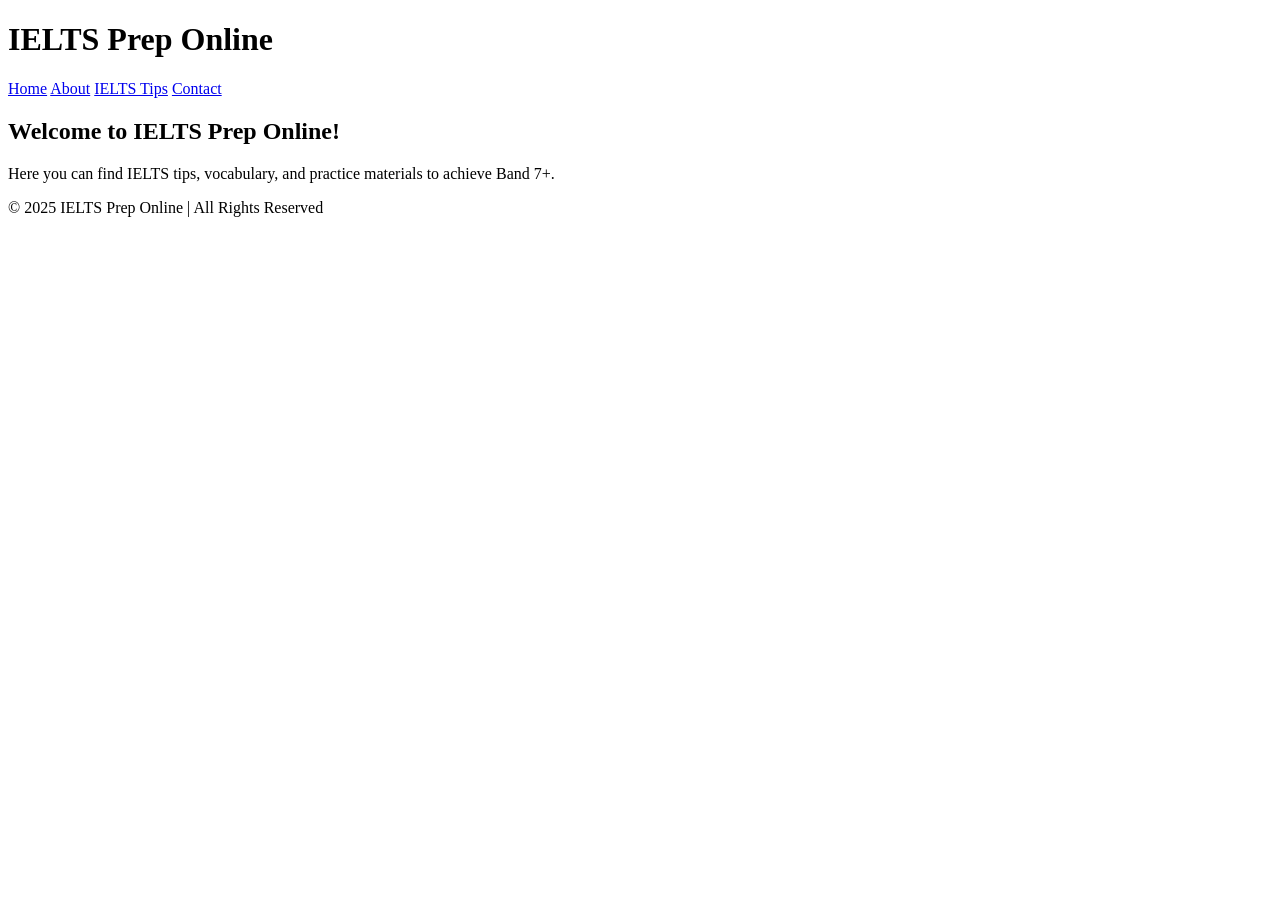
==== index.html @ 97441f91 "Create index.html" ====
<!DOCTYPE html>
<html lang="en">
<head>
  <meta charset="UTF-8">
  <meta name="viewport" content="width=device-width, initial-scale=1.0">
  <title>IELTS Prep Online</title>
  <link rel="stylesheet" href="style.css">
</head>
<body>
  <header>
    <h1>IELTS Prep Online</h1>
    <nav>
      <a href="index.html">Home</a>
      <a href="about.html">About</a>
      <a href="tips.html">IELTS Tips</a>
      <a href="contact.html">Contact</a>
    </nav>
  </header>

  <section>
    <h2>Welcome to IELTS Prep Online!</h2>
    <p>Here you can find IELTS tips, vocabulary, and practice materials to achieve Band 7+.</p>
  </section>

  <footer>
    <p>© 2025 IELTS Prep Online | All Rights Reserved</p>
  </footer>
</body>
</html>
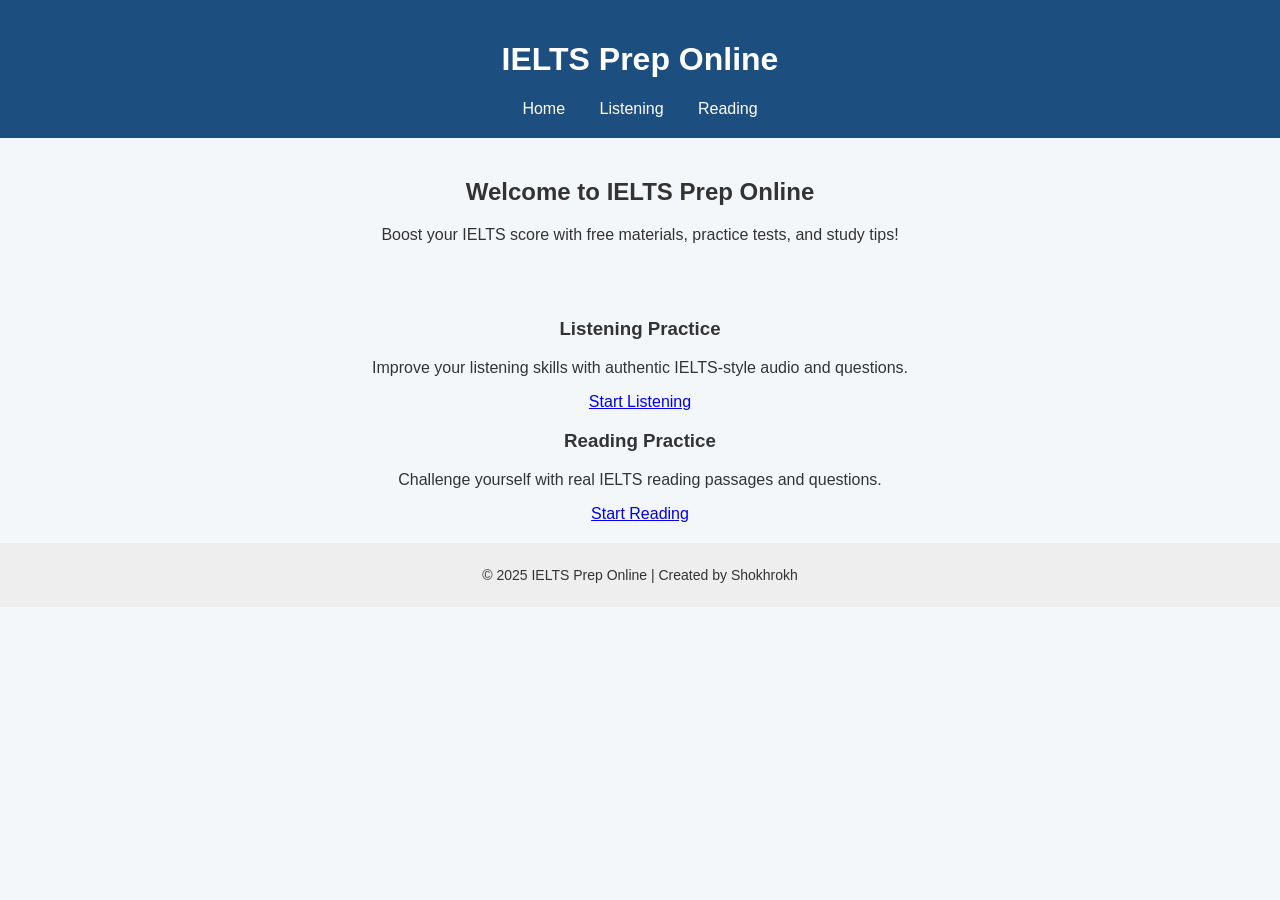
==== commit c95d4a03: "Update index.html" ====
--- a/index.html
+++ b/index.html
@@ -11,19 +11,34 @@
     <h1>IELTS Prep Online</h1>
     <nav>
       <a href="index.html">Home</a>
-      <a href="about.html">About</a>
-      <a href="tips.html">IELTS Tips</a>
-      <a href="contact.html">Contact</a>
+      <a href="listening.html">Listening</a>
+      <a href="reading.html">Reading</a>
     </nav>
   </header>
 
-  <section>
-    <h2>Welcome to IELTS Prep Online!</h2>
-    <p>Here you can find IELTS tips, vocabulary, and practice materials to achieve Band 7+.</p>
-  </section>
+  <main>
+    <section class="intro">
+      <h2>Welcome to IELTS Prep Online</h2>
+      <p>Boost your IELTS score with free materials, practice tests, and study tips!</p>
+    </section>
+
+    <section class="sections">
+      <div class="card">
+        <h3>Listening Practice</h3>
+        <p>Improve your listening skills with authentic IELTS-style audio and questions.</p>
+        <a href="listening.html" class="btn">Start Listening</a>
+      </div>
+
+      <div class="card">
+        <h3>Reading Practice</h3>
+        <p>Challenge yourself with real IELTS reading passages and questions.</p>
+        <a href="reading.html" class="btn">Start Reading</a>
+      </div>
+    </section>
+  </main>
 
   <footer>
-    <p>© 2025 IELTS Prep Online | All Rights Reserved</p>
+    <p>© 2025 IELTS Prep Online | Created by Shokhrokh</p>
   </footer>
 </body>
 </html>
--- a/style.css
+++ b/style.css
@@ -0,0 +1,36 @@
+body {
+  font-family: Arial, sans-serif;
+  background-color: #f4f7fa;
+  margin: 0;
+  padding: 0;
+  color: #333;
+}
+
+header {
+  background-color: #1c4e80;
+  color: white;
+  padding: 20px;
+  text-align: center;
+}
+
+nav a {
+  color: white;
+  margin: 0 15px;
+  text-decoration: none;
+}
+
+nav a:hover {
+  text-decoration: underline;
+}
+
+section {
+  padding: 20px;
+  text-align: center;
+}
+
+footer {
+  text-align: center;
+  padding: 10px;
+  background-color: #eee;
+  font-size: 14px;
+}
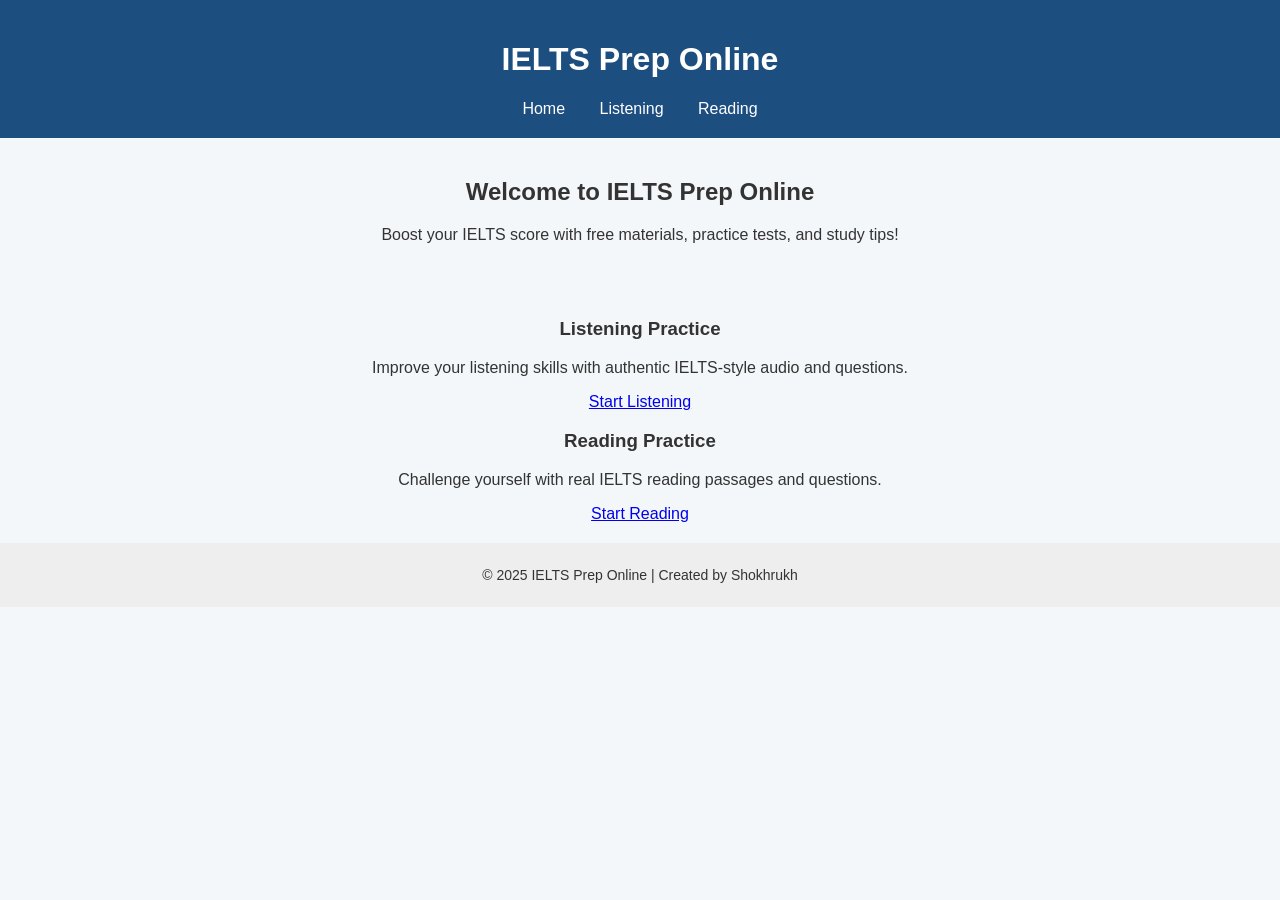
==== commit 06211ca6: "Update index.html" ====
--- a/index.html
+++ b/index.html
@@ -38,7 +38,7 @@
   </main>
 
   <footer>
-    <p>© 2025 IELTS Prep Online | Created by Shokhrokh</p>
+    <p>© 2025 IELTS Prep Online | Created by Shokhrukh</p>
   </footer>
 </body>
 </html>
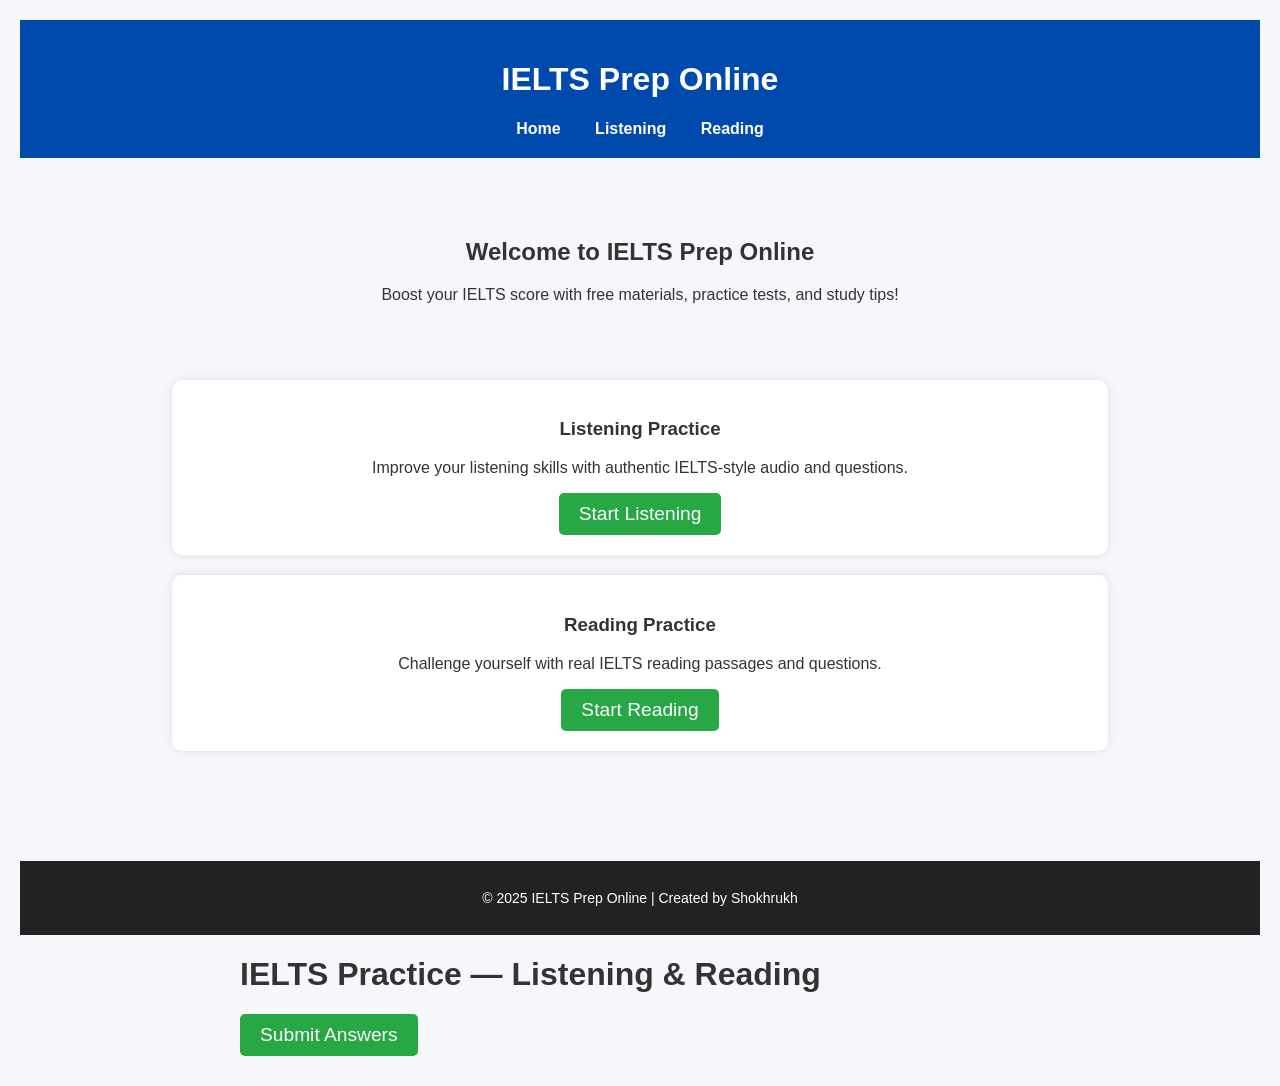
==== commit 6408270c: "Update index.html" ====
--- a/index.html
+++ b/index.html
@@ -42,3 +42,23 @@
   </footer>
 </body>
 </html>
+<!DOCTYPE html>
+<html lang="en">
+<head>
+  <meta charset="UTF-8" />
+  <meta name="viewport" content="width=device-width, initial-scale=1.0"/>
+  <title>IELTS Prep Online</title>
+  <link rel="stylesheet" href="styles.css" />
+</head>
+<body>
+  <div class="container">
+    <h1>IELTS Practice — Listening & Reading</h1>
+    <div id="quiz-area">
+      <!-- Questions will be injected here -->
+    </div>
+    <button id="submit-btn" class="btn">Submit Answers</button>
+    <div id="result-area"></div>
+  </div>
+  <script src="script.js"></script>
+</body>
+</html>
--- a/style.css
+++ b/style.css
@@ -34,3 +34,105 @@
   background-color: #eee;
   font-size: 14px;
 }
+body {
+  font-family: Arial, sans-serif;
+  margin: 0;
+  padding: 0;
+  background-color: #f5f7fa;
+}
+
+header {
+  background: #004aad;
+  color: white;
+  padding: 20px;
+  text-align: center;
+}
+
+nav a {
+  color: white;
+  text-decoration: none;
+  margin: 0 15px;
+  font-weight: bold;
+}
+
+nav a:hover {
+  text-decoration: underline;
+}
+
+main {
+  padding: 40px;
+  text-align: center;
+}
+
+.card {
+  background: white;
+  padding: 20px;
+  margin: 20px auto;
+  width: 80%;
+  border-radius: 10px;
+  box-shadow: 0 0 10px rgba(0,0,0,0.1);
+}
+
+.btn {
+  display: inline-block;
+  background: #004aad;
+  color: white;
+  padding: 10px 20px;
+  border-radius: 5px;
+  text-decoration: none;
+}
+
+.btn:hover {
+  background: #00337a;
+}
+
+footer {
+  background: #222;
+  color: white;
+  text-align: center;
+  padding: 15px;
+  margin-top: 30px;
+}
+body {
+  font-family: Arial, sans-serif;
+  margin: 20px;
+}
+
+.container {
+  max-width: 800px;
+  margin: auto;
+}
+
+.question {
+  margin-bottom: 20px;
+  padding: 10px;
+  border: 1px solid #ddd;
+}
+
+.question h3 {
+  margin: 0 0 10px;
+}
+
+.options label {
+  display: block;
+  margin-bottom: 5px;
+}
+
+.btn {
+  background-color: #28a745; /* green */
+  color: white;
+  padding: 10px 20px;
+  border: none;
+  cursor: pointer;
+  font-size: 1.2em;
+}
+
+.btn:hover {
+  background-color: #218838;
+}
+
+#result-area {
+  margin-top: 30px;
+  font-size: 1.3em;
+  font-weight: bold;
+}
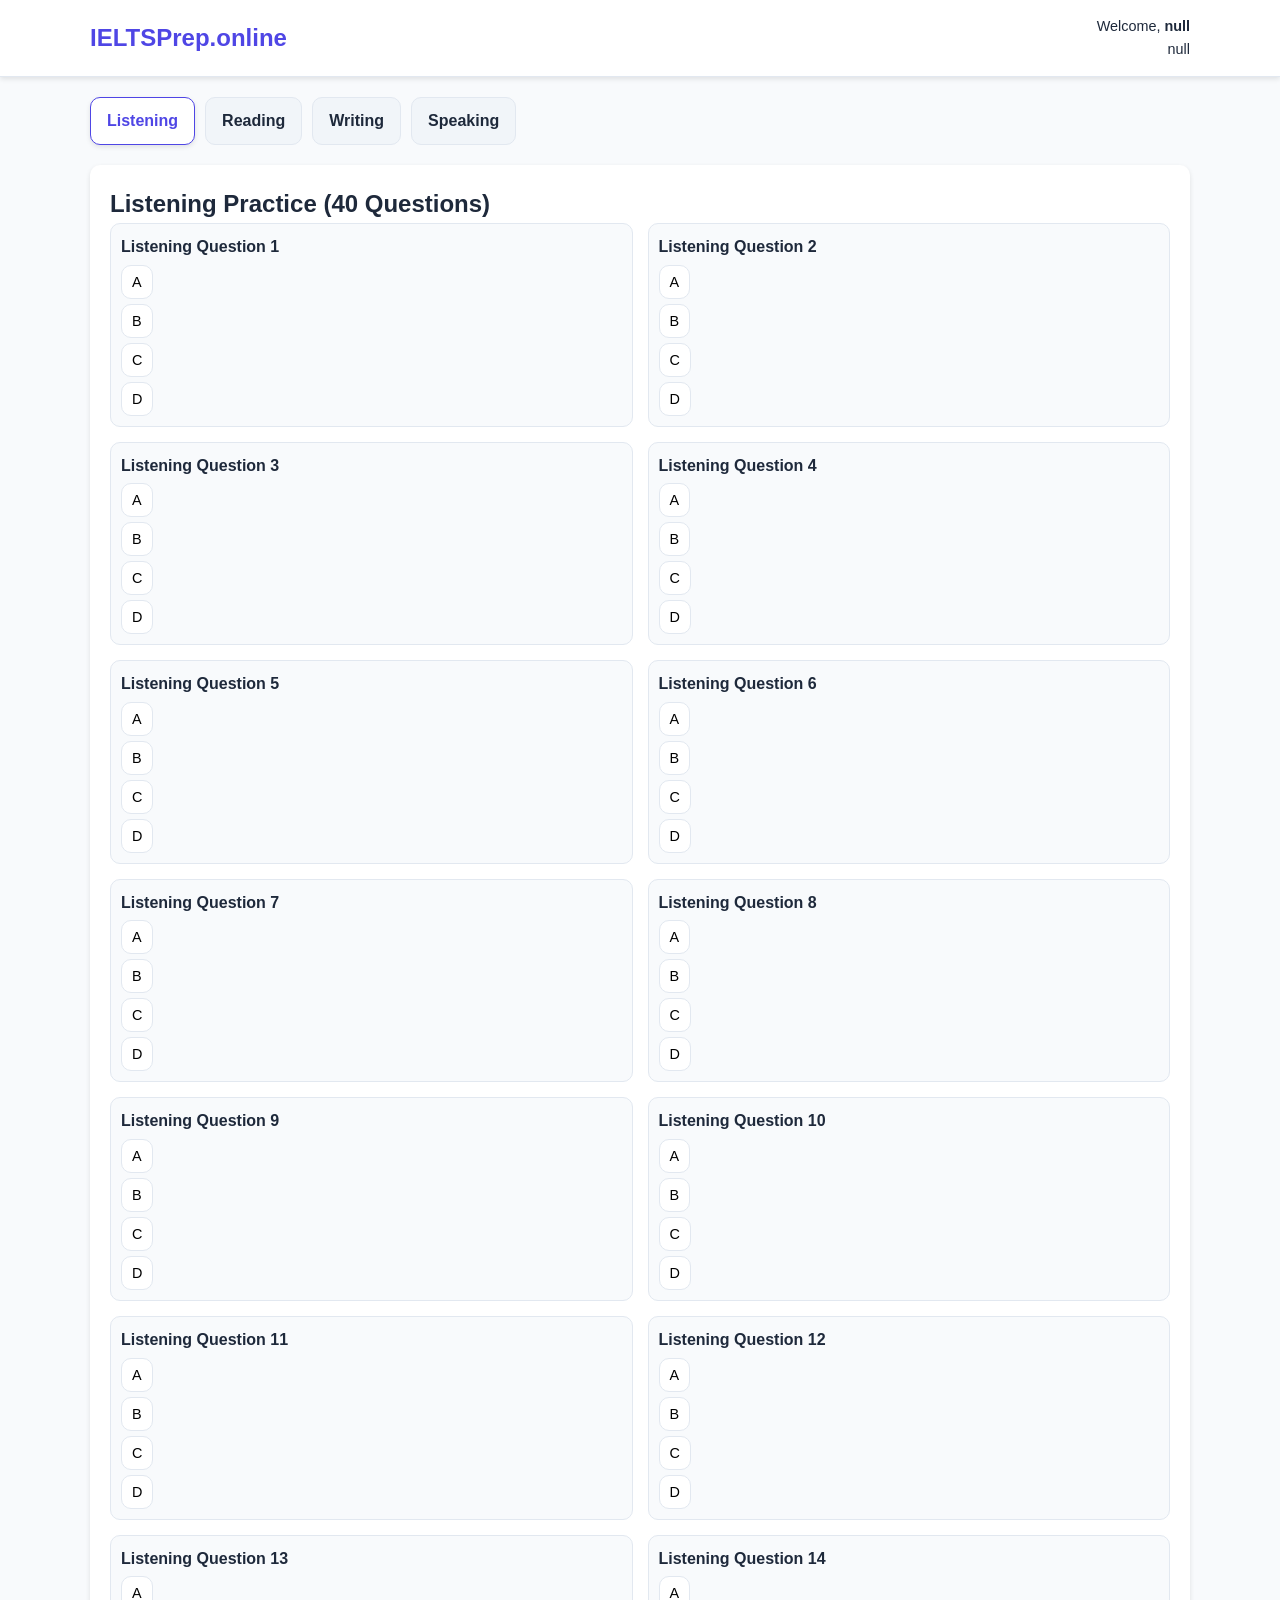
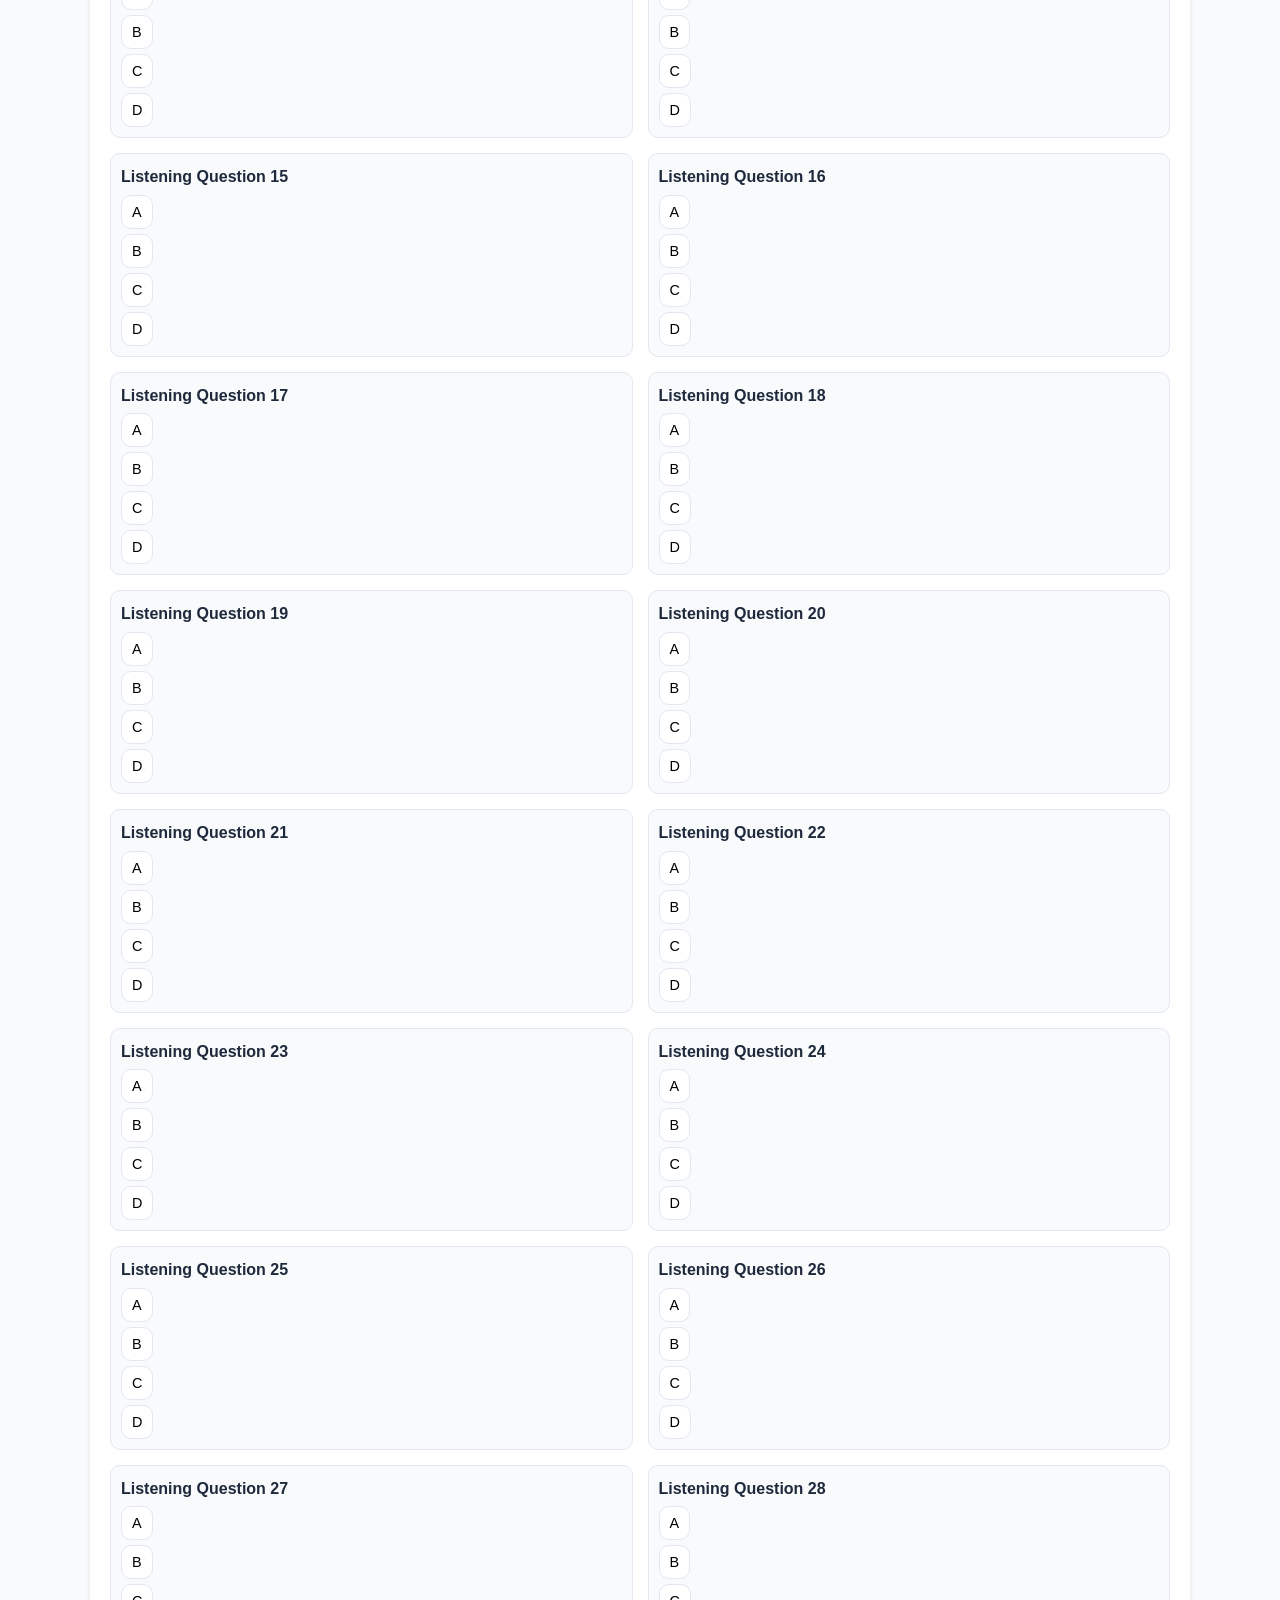
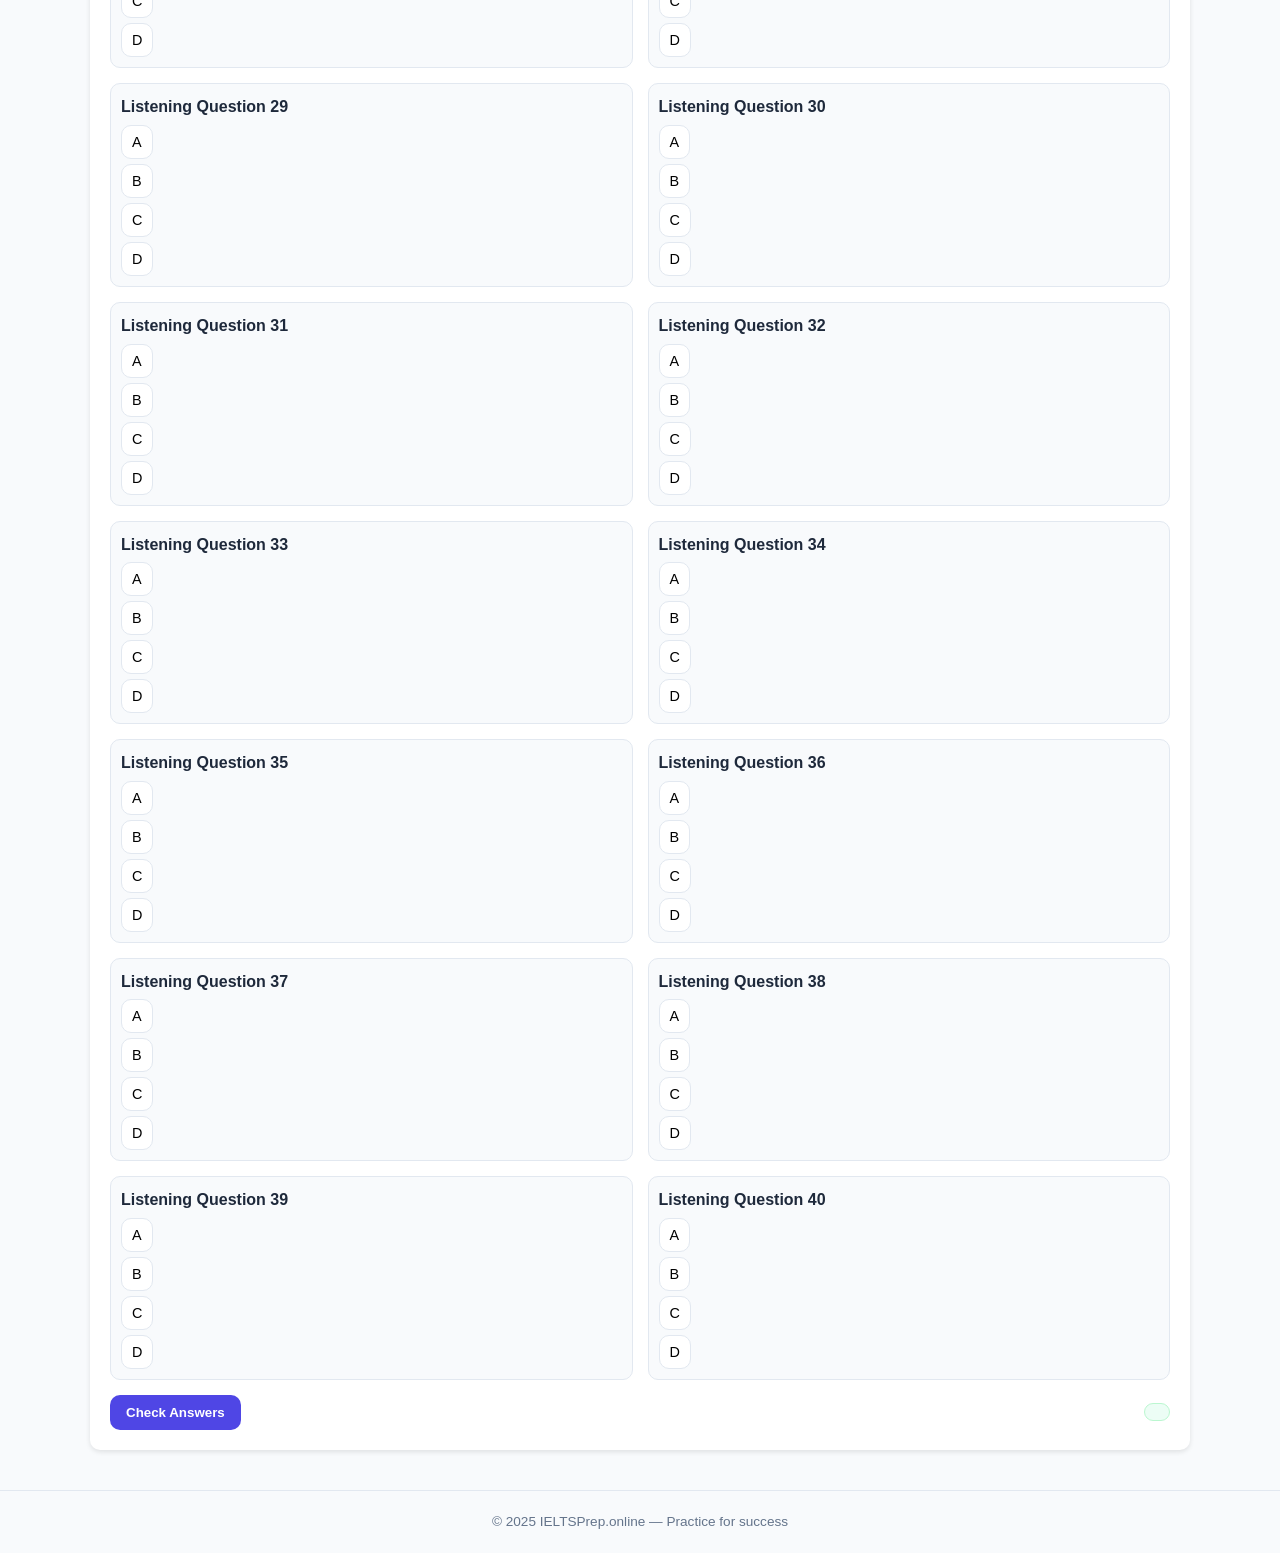
==== commit d159ed84: "Rename index,html to index.html" ====
--- a/index.html
+++ b/index.html
@@ -1,64 +1,68 @@
-<!DOCTYPE html>
-<html lang="en">
-<head>
-  <meta charset="UTF-8">
-  <meta name="viewport" content="width=device-width, initial-scale=1.0">
-  <title>IELTS Prep Online</title>
-  <link rel="stylesheet" href="style.css">
-</head>
-<body>
-  <header>
-    <h1>IELTS Prep Online</h1>
-    <nav>
-      <a href="index.html">Home</a>
-      <a href="listening.html">Listening</a>
-      <a href="reading.html">Reading</a>
-    </nav>
-  </header>
-
-  <main>
-    <section class="intro">
-      <h2>Welcome to IELTS Prep Online</h2>
-      <p>Boost your IELTS score with free materials, practice tests, and study tips!</p>
-    </section>
-
-    <section class="sections">
-      <div class="card">
-        <h3>Listening Practice</h3>
-        <p>Improve your listening skills with authentic IELTS-style audio and questions.</p>
-        <a href="listening.html" class="btn">Start Listening</a>
-      </div>
-
-      <div class="card">
-        <h3>Reading Practice</h3>
-        <p>Challenge yourself with real IELTS reading passages and questions.</p>
-        <a href="reading.html" class="btn">Start Reading</a>
-      </div>
-    </section>
-  </main>
-
-  <footer>
-    <p>© 2025 IELTS Prep Online | Created by Shokhrukh</p>
-  </footer>
-</body>
-</html>
 <!DOCTYPE html>
 <html lang="en">
 <head>
   <meta charset="UTF-8" />
-  <meta name="viewport" content="width=device-width, initial-scale=1.0"/>
-  <title>IELTS Prep Online</title>
-  <link rel="stylesheet" href="styles.css" />
+  <meta name="viewport" content="width=device-width, initial-scale=1.0" />
+  <title>IELTSPrep.online | IELTS Preparation Website</title>
+  <link rel="stylesheet" href="style.css" />
 </head>
+
 <body>
+  <header class="site-header">
+    <div class="container header-inner">
+      <div class="brand">IELTSPrep.online</div>
+      <div id="userInfo" class="user-info"></div>
+    </div>
+  </header>
+
   <div class="container">
-    <h1>IELTS Practice — Listening & Reading</h1>
-    <div id="quiz-area">
-      <!-- Questions will be injected here -->
+    <div class="tabs">
+      <div class="tab active" data-target="listeningSection">Listening</div>
+      <div class="tab" data-target="readingSection">Reading</div>
+      <div class="tab" data-target="writingSection">Writing</div>
+      <div class="tab" data-target="speakingSection">Speaking</div>
     </div>
-    <button id="submit-btn" class="btn">Submit Answers</button>
-    <div id="result-area"></div>
+
+    <!-- Listening -->
+    <section id="listeningSection" class="section card">
+      <h2>Listening Practice (40 Questions)</h2>
+      <div class="questions-grid"></div>
+      <div class="controls">
+        <button class="btn check-btn">Check Answers</button>
+        <div class="result"></div>
+      </div>
+    </section>
+
+    <!-- Reading -->
+    <section id="readingSection" class="section card hidden">
+      <h2>Reading Practice (40 Questions)</h2>
+      <div class="questions-grid"></div>
+      <div class="controls">
+        <button class="btn check-btn">Check Answers</button>
+        <div class="result"></div>
+      </div>
+    </section>
+
+    <!-- Writing -->
+    <section id="writingSection" class="section card hidden">
+      <h2>Writing Practice</h2>
+      <div class="writing-columns">
+        <div class="task-list" id="task1List"></div>
+        <div class="task-list" id="task2List"></div>
+      </div>
+    </section>
+
+    <!-- Speaking -->
+    <section id="speakingSection" class="section card hidden">
+      <h2>Speaking Topics</h2>
+      <div id="speakingGrid" class="speaking-grid"></div>
+    </section>
   </div>
-  <script src="script.js"></script>
+
+  <footer class="site-footer">
+    <p>© 2025 IELTSPrep.online — Practice for success</p>
+  </footer>
+
+  <script src="app.js"></script>
 </body>
 </html>
--- a/style.css
+++ b/style.css
@@ -1,138 +1,258 @@
-body {
-  font-family: Arial, sans-serif;
-  background-color: #f4f7fa;
+/* =========================
+   IELTSPrep.online — style.css
+   ========================= */
+
+:root {
+  --primary: #4f46e5; /* Indigo */
+  --primary-dark: #4338ca;
+  --accent: #10b981; /* Emerald */
+  --bg: #f8fafc;
+  --text: #1e293b;
+  --muted: #64748b;
+  --border: #e2e8f0;
+  --radius: 10px;
+  --shadow: 0 2px 5px rgba(0,0,0,0.1);
+  font-family: "Inter", sans-serif;
+}
+
+/* General reset */
+* {
+  box-sizing: border-box;
   margin: 0;
   padding: 0;
-  color: #333;
-}
-
-header {
-  background-color: #1c4e80;
+}
+
+body {
+  background: var(--bg);
+  color: var(--text);
+  font-family: "Inter", sans-serif;
+  line-height: 1.6;
+}
+
+/* Containers */
+.container {
+  width: 95%;
+  max-width: 1100px;
+  margin: 0 auto;
+}
+
+/* Header */
+.site-header {
+  background: white;
+  border-bottom: 1px solid var(--border);
+  box-shadow: var(--shadow);
+  padding: 15px 0;
+  margin-bottom: 20px;
+}
+
+.header-inner {
+  display: flex;
+  justify-content: space-between;
+  align-items: center;
+}
+
+.brand {
+  font-size: 1.5rem;
+  font-weight: 700;
+  color: var(--primary);
+}
+
+.user-info {
+  font-size: 0.9rem;
+  text-align: right;
+}
+
+/* Buttons */
+.btn {
+  background: var(--primary);
   color: white;
+  border: none;
+  padding: 10px 16px;
+  border-radius: var(--radius);
+  cursor: pointer;
+  font-weight: 600;
+  transition: 0.2s;
+}
+
+.btn:hover {
+  background: var(--primary-dark);
+}
+
+.btn.alt {
+  background: #e2e8f0;
+  color: var(--text);
+}
+
+.btn.alt:hover {
+  background: #cbd5e1;
+}
+
+.btn.small {
+  font-size: 0.85rem;
+  padding: 6px 10px;
+}
+
+/* Tabs navigation */
+.tabs {
+  display: flex;
+  gap: 10px;
+  margin-bottom: 20px;
+  flex-wrap: wrap;
+}
+
+.tab {
+  background: #f1f5f9;
+  border: 1px solid var(--border);
+  padding: 10px 16px;
+  border-radius: var(--radius);
+  cursor: pointer;
+  font-weight: 600;
+  transition: background 0.2s;
+}
+
+.tab:hover {
+  background: #e2e8f0;
+}
+
+.tab.active {
+  background: white;
+  border-color: var(--primary);
+  color: var(--primary);
+  box-shadow: var(--shadow);
+}
+
+/* Cards & sections */
+.card {
+  background: white;
+  border-radius: var(--radius);
   padding: 20px;
+  box-shadow: var(--shadow);
+  margin-bottom: 20px;
+}
+
+.hidden {
+  display: none !important;
+}
+
+/* Questions grid */
+.questions-grid {
+  display: grid;
+  grid-template-columns: 1fr 1fr;
+  gap: 15px;
+}
+
+@media (max-width: 768px) {
+  .questions-grid {
+    grid-template-columns: 1fr;
+  }
+}
+
+.question {
+  border: 1px solid var(--border);
+  border-radius: var(--radius);
+  padding: 10px;
+  background: #f8fafc;
+}
+
+.option {
+  display: block;
+  margin-top: 5px;
+  padding: 8px 10px;
+  border: 1px solid var(--border);
+  border-radius: var(--radius);
+  background: white;
+  cursor: pointer;
+  font-size: 0.9rem;
+}
+
+.option:hover {
+  background: #f1f5f9;
+}
+
+.option.selected {
+  background: #d1fae5; /* light green */
+  border-color: var(--accent);
+}
+
+/* Controls & results */
+.controls {
+  display: flex;
+  align-items: center;
+  gap: 15px;
+  margin-top: 15px;
+  flex-wrap: wrap;
+}
+
+.status {
+  font-size: 0.9rem;
+  color: var(--muted);
+}
+
+.result {
+  margin-left: auto;
+  background: #ecfdf5;
+  border: 1px solid #bbf7d0;
+  padding: 8px 12px;
+  border-radius: var(--radius);
+  font-size: 0.9rem;
+}
+
+/* Writing */
+.writing-columns {
+  display: grid;
+  grid-template-columns: 1fr 1fr;
+  gap: 20px;
+}
+
+@media (max-width: 900px) {
+  .writing-columns {
+    grid-template-columns: 1fr;
+  }
+}
+
+.task-list textarea {
+  width: 100%;
+  margin-top: 5px;
+  padding: 8px;
+  border: 1px solid var(--border);
+  border-radius: var(--radius);
+  resize: vertical;
+  min-height: 100px;
+  font-family: inherit;
+}
+
+/* Speaking */
+.speaking-grid {
+  display: grid;
+  grid-template-columns: 1fr 1fr;
+  gap: 15px;
+}
+
+@media (max-width: 768px) {
+  .speaking-grid {
+    grid-template-columns: 1fr;
+  }
+}
+
+.speaking-item {
+  border: 1px solid var(--border);
+  border-radius: var(--radius);
+  padding: 12px;
+  background: #f8fafc;
+}
+
+.speaking-item summary {
+  cursor: pointer;
+  font-weight: 600;
+  color: var(--primary);
+}
+
+/* Footer */
+.site-footer {
   text-align: center;
-}
-
-nav a {
-  color: white;
-  margin: 0 15px;
-  text-decoration: none;
-}
-
-nav a:hover {
-  text-decoration: underline;
-}
-
-section {
   padding: 20px;
-  text-align: center;
-}
-
-footer {
-  text-align: center;
-  padding: 10px;
-  background-color: #eee;
-  font-size: 14px;
-}
-body {
-  font-family: Arial, sans-serif;
-  margin: 0;
-  padding: 0;
-  background-color: #f5f7fa;
-}
-
-header {
-  background: #004aad;
-  color: white;
-  padding: 20px;
-  text-align: center;
-}
-
-nav a {
-  color: white;
-  text-decoration: none;
-  margin: 0 15px;
-  font-weight: bold;
-}
-
-nav a:hover {
-  text-decoration: underline;
-}
-
-main {
-  padding: 40px;
-  text-align: center;
-}
-
-.card {
-  background: white;
-  padding: 20px;
-  margin: 20px auto;
-  width: 80%;
-  border-radius: 10px;
-  box-shadow: 0 0 10px rgba(0,0,0,0.1);
-}
-
-.btn {
-  display: inline-block;
-  background: #004aad;
-  color: white;
-  padding: 10px 20px;
-  border-radius: 5px;
-  text-decoration: none;
-}
-
-.btn:hover {
-  background: #00337a;
-}
-
-footer {
-  background: #222;
-  color: white;
-  text-align: center;
-  padding: 15px;
-  margin-top: 30px;
-}
-body {
-  font-family: Arial, sans-serif;
-  margin: 20px;
-}
-
-.container {
-  max-width: 800px;
-  margin: auto;
-}
-
-.question {
-  margin-bottom: 20px;
-  padding: 10px;
-  border: 1px solid #ddd;
-}
-
-.question h3 {
-  margin: 0 0 10px;
-}
-
-.options label {
-  display: block;
-  margin-bottom: 5px;
-}
-
-.btn {
-  background-color: #28a745; /* green */
-  color: white;
-  padding: 10px 20px;
-  border: none;
-  cursor: pointer;
-  font-size: 1.2em;
-}
-
-.btn:hover {
-  background-color: #218838;
-}
-
-#result-area {
-  margin-top: 30px;
-  font-size: 1.3em;
-  font-weight: bold;
-}
+  border-top: 1px solid var(--border);
+  color: var(--muted);
+  font-size: 0.85rem;
+  margin-top: 40px;
+}
